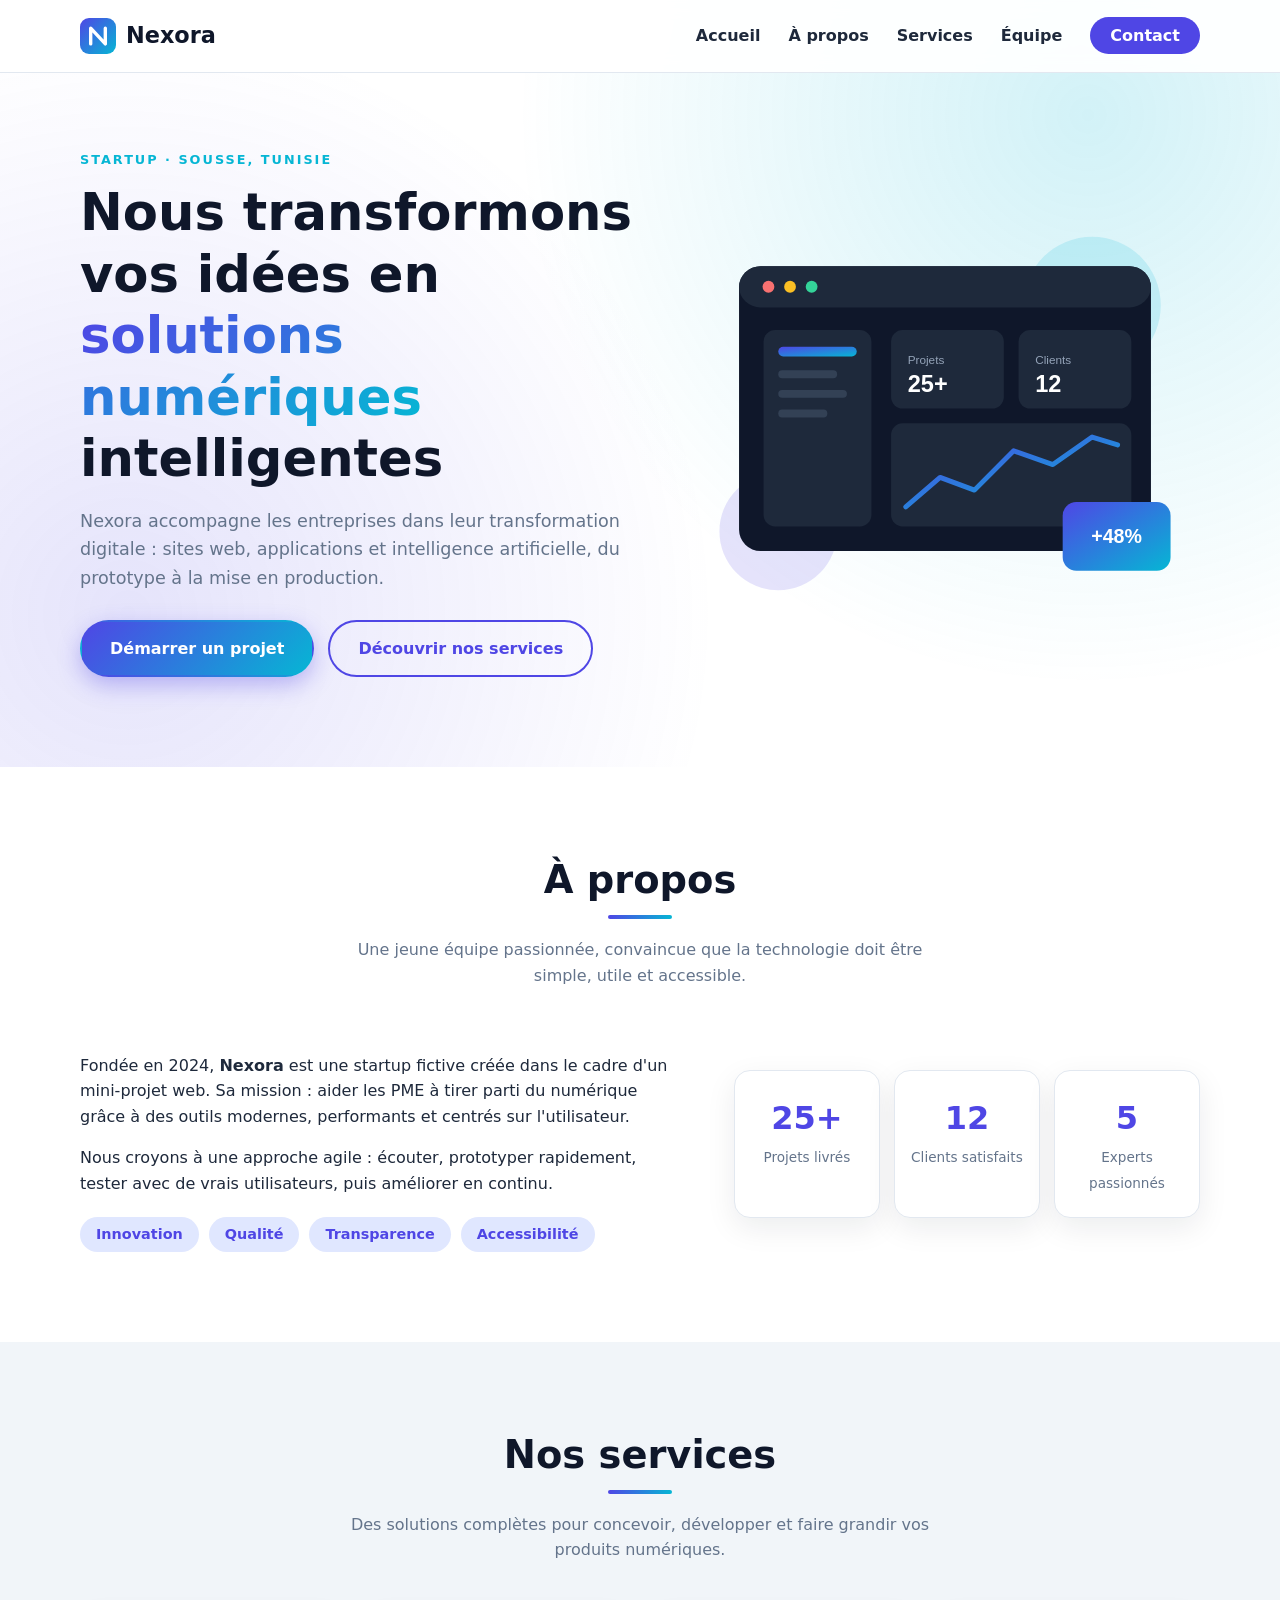
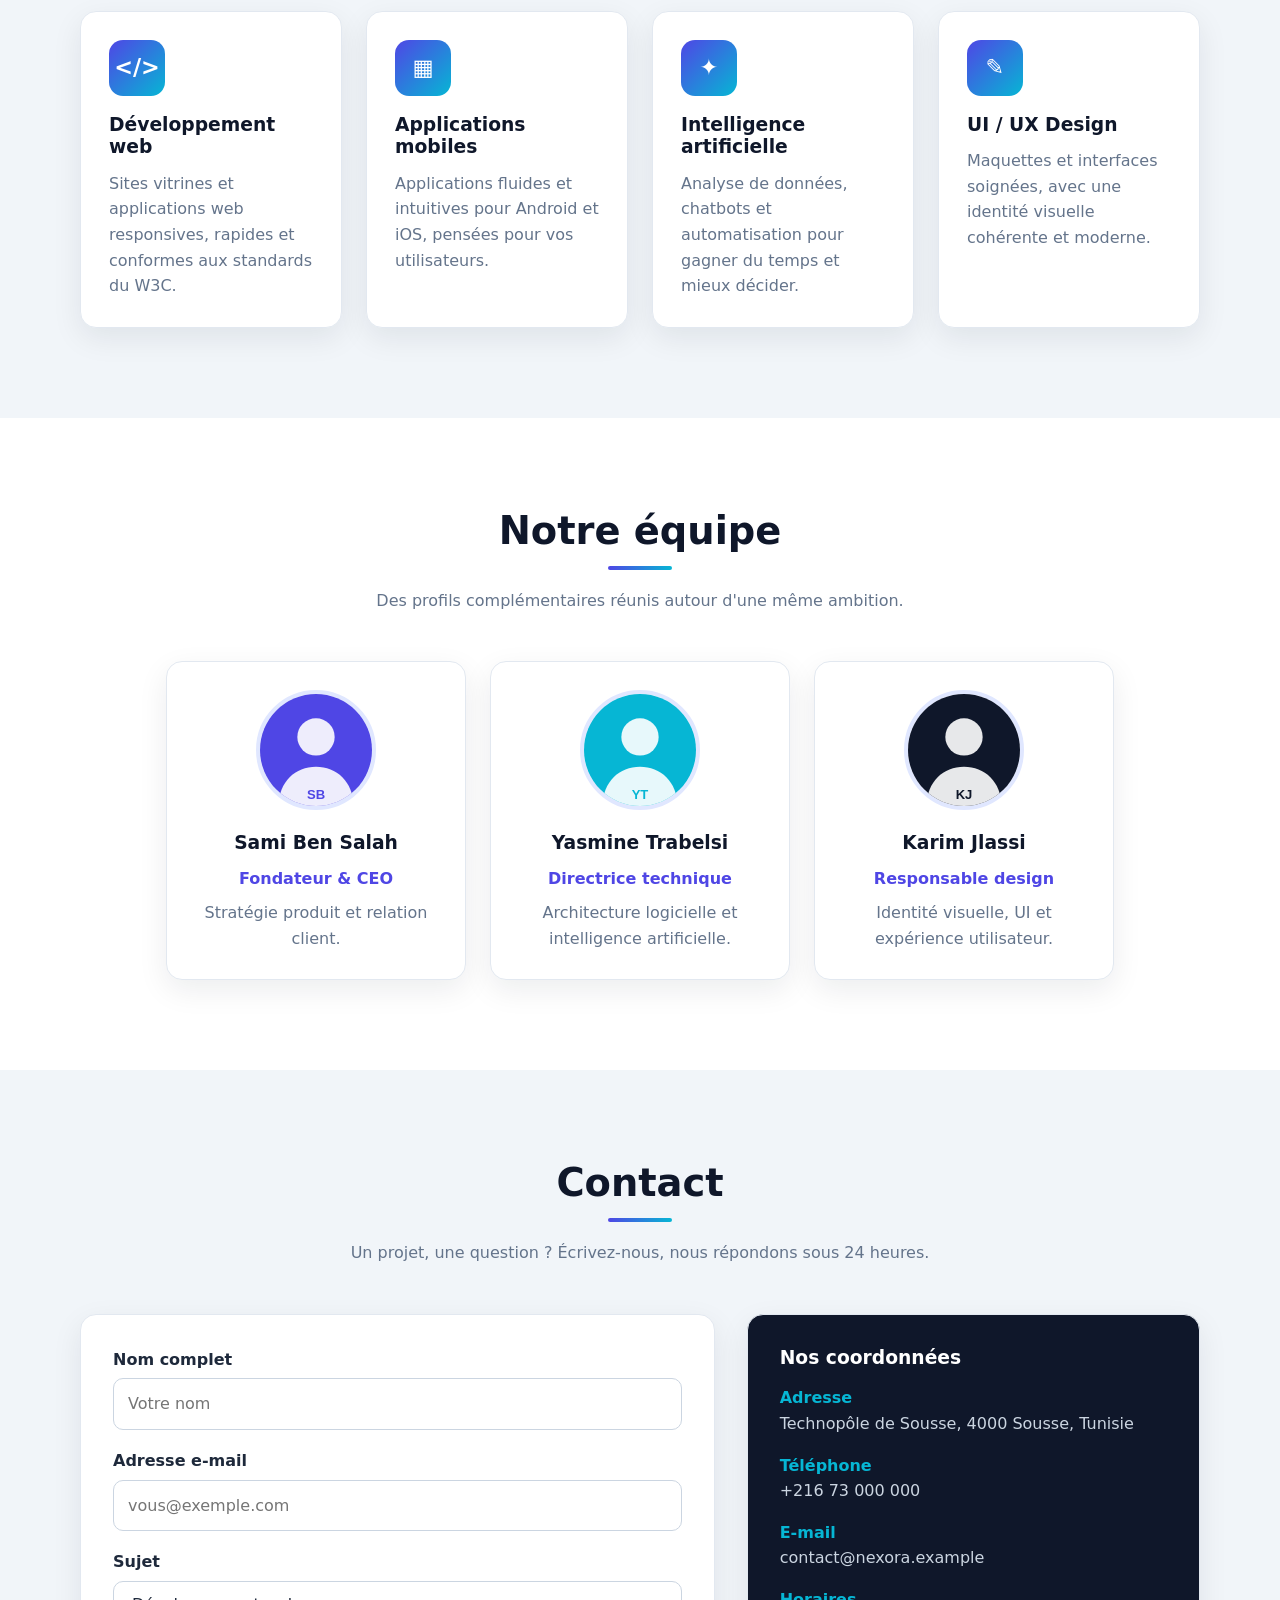
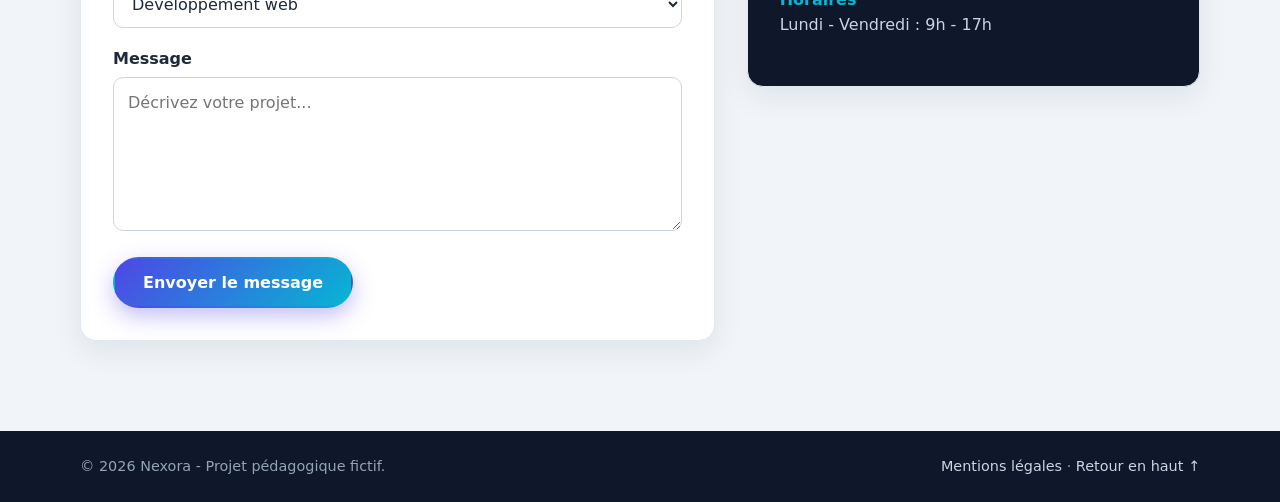
==== index.html @ 1179774e "feat: initial commit with semantic HTML5, CSS3, and responsive layout" ====
<!DOCTYPE html>
<html lang="fr">
<head>
  <meta charset="utf-8">
  <meta name="viewport" content="width=device-width, initial-scale=1">
  <meta name="description" content="Nexora, startup tunisienne de solutions numériques intelligentes : développement web, applications mobiles, IA et conseil.">
  <title>Nexora - Startup de solutions numériques</title>
  <link rel="icon" href="images/logo.svg" type="image/svg+xml">
  <link rel="stylesheet" href="style.css">
</head>
<body>

  <header class="site-header">
    <div class="container bar">
      <a class="logo" href="#accueil">
        <img src="images/logo.svg" alt="" width="36" height="36">
        <span>Nexora</span>
      </a>
      <input type="checkbox" id="menu-toggle" class="menu-toggle" aria-label="Afficher le menu">
      <label for="menu-toggle" class="burger" title="Menu"><span></span></label>
      <nav class="main-nav" aria-label="Navigation principale">
        <ul>
          <li><a href="#accueil">Accueil</a></li>
          <li><a href="#apropos">À propos</a></li>
          <li><a href="#services">Services</a></li>
          <li><a href="#equipe">Équipe</a></li>
          <li><a class="btn-nav" href="#contact">Contact</a></li>
        </ul>
      </nav>
    </div>
  </header>

  <main>

    <section id="accueil" class="hero">
      <div class="container hero-grid">
        <div class="hero-text">
          <p class="eyebrow">Startup · Sousse, Tunisie</p>
          <h1>Nous transformons vos idées en <span class="accent">solutions numériques</span> intelligentes</h1>
          <p class="lead">Nexora accompagne les entreprises dans leur transformation digitale : sites web, applications et intelligence artificielle, du prototype à la mise en production.</p>
          <div class="actions">
            <a class="btn btn-primary" href="#contact">Démarrer un projet</a>
            <a class="btn btn-ghost" href="#services">Découvrir nos services</a>
          </div>
        </div>
        <div class="hero-visual">
          <img src="images/hero.svg" alt="Illustration d'un tableau de bord analytique" width="520" height="400">
        </div>
      </div>
    </section>

    <section id="apropos" class="section" aria-labelledby="titre-apropos">
      <div class="container">
        <h2 id="titre-apropos" class="section-title">À propos</h2>
        <p class="section-intro">Une jeune équipe passionnée, convaincue que la technologie doit être simple, utile et accessible.</p>
        <div class="about-grid">
          <div class="about-text">
            <p>Fondée en 2024, <strong>Nexora</strong> est une startup fictive créée dans le cadre d'un mini-projet web. Sa mission : aider les PME à tirer parti du numérique grâce à des outils modernes, performants et centrés sur l'utilisateur.</p>
            <p>Nous croyons à une approche agile : écouter, prototyper rapidement, tester avec de vrais utilisateurs, puis améliorer en continu.</p>
            <ul class="values">
              <li>Innovation</li>
              <li>Qualité</li>
              <li>Transparence</li>
              <li>Accessibilité</li>
            </ul>
          </div>
          <div class="stats">
            <div class="stat"><strong>25+</strong><span>Projets livrés</span></div>
            <div class="stat"><strong>12</strong><span>Clients satisfaits</span></div>
            <div class="stat"><strong>5</strong><span>Experts passionnés</span></div>
          </div>
        </div>
      </div>
    </section>

    <section id="services" class="section section-alt" aria-labelledby="titre-services">
      <div class="container">
        <h2 id="titre-services" class="section-title">Nos services</h2>
        <p class="section-intro">Des solutions complètes pour concevoir, développer et faire grandir vos produits numériques.</p>
        <div class="cards">
          <article class="card">
            <div class="icon" aria-hidden="true">&lt;/&gt;</div>
            <h3>Développement web</h3>
            <p>Sites vitrines et applications web responsives, rapides et conformes aux standards du W3C.</p>
          </article>
          <article class="card">
            <div class="icon" aria-hidden="true">&#9638;</div>
            <h3>Applications mobiles</h3>
            <p>Applications fluides et intuitives pour Android et iOS, pensées pour vos utilisateurs.</p>
          </article>
          <article class="card">
            <div class="icon" aria-hidden="true">&#10022;</div>
            <h3>Intelligence artificielle</h3>
            <p>Analyse de données, chatbots et automatisation pour gagner du temps et mieux décider.</p>
          </article>
          <article class="card">
            <div class="icon" aria-hidden="true">&#9998;</div>
            <h3>UI / UX Design</h3>
            <p>Maquettes et interfaces soignées, avec une identité visuelle cohérente et moderne.</p>
          </article>
        </div>
      </div>
    </section>

    <section id="equipe" class="section" aria-labelledby="titre-equipe">
      <div class="container">
        <h2 id="titre-equipe" class="section-title">Notre équipe</h2>
        <p class="section-intro">Des profils complémentaires réunis autour d'une même ambition.</p>
        <div class="cards team">
          <article class="card member">
            <img src="images/membre1.svg" alt="Portrait de Sami Ben Salah" width="120" height="120">
            <h3>Sami Ben Salah</h3>
            <p class="role">Fondateur &amp; CEO</p>
            <p>Stratégie produit et relation client.</p>
          </article>
          <article class="card member">
            <img src="images/membre2.svg" alt="Portrait de Yasmine Trabelsi" width="120" height="120">
            <h3>Yasmine Trabelsi</h3>
            <p class="role">Directrice technique</p>
            <p>Architecture logicielle et intelligence artificielle.</p>
          </article>
          <article class="card member">
            <img src="images/membre3.svg" alt="Portrait de Karim Jlassi" width="120" height="120">
            <h3>Karim Jlassi</h3>
            <p class="role">Responsable design</p>
            <p>Identité visuelle, UI et expérience utilisateur.</p>
          </article>
        </div>
      </div>
    </section>

    <section id="contact" class="section section-alt" aria-labelledby="titre-contact">
      <div class="container">
        <h2 id="titre-contact" class="section-title">Contact</h2>
        <p class="section-intro">Un projet, une question ? Écrivez-nous, nous répondons sous 24 heures.</p>
        <div class="contact-grid">
          <form class="contact-form" action="#" method="post">
            <div class="field">
              <label for="nom">Nom complet</label>
              <input type="text" id="nom" name="nom" placeholder="Votre nom" required>
            </div>
            <div class="field">
              <label for="email">Adresse e-mail</label>
              <input type="email" id="email" name="email" placeholder="vous@exemple.com" required>
            </div>
            <div class="field">
              <label for="sujet">Sujet</label>
              <select id="sujet" name="sujet">
                <option value="web">Développement web</option>
                <option value="mobile">Application mobile</option>
                <option value="ia">Intelligence artificielle</option>
                <option value="autre">Autre demande</option>
              </select>
            </div>
            <div class="field">
              <label for="message">Message</label>
              <textarea id="message" name="message" rows="5" placeholder="Décrivez votre projet..." required></textarea>
            </div>
            <button type="submit" class="btn btn-primary">Envoyer le message</button>
          </form>
          <aside class="coords" aria-label="Coordonnées">
            <h3>Nos coordonnées</h3>
            <p><strong>Adresse</strong><br>Technopôle de Sousse, 4000 Sousse, Tunisie</p>
            <p><strong>Téléphone</strong><br>+216 73 000 000</p>
            <p><strong>E-mail</strong><br>contact@nexora.example</p>
            <p><strong>Horaires</strong><br>Lundi - Vendredi : 9h - 17h</p>
          </aside>
        </div>
      </div>
    </section>

  </main>

  <footer class="site-footer">
    <div class="container foot">
      <p>&copy; 2026 Nexora - Projet pédagogique fictif.</p>
      <p><a href="pages/mentions-legales.html">Mentions légales</a> · <a href="#accueil">Retour en haut ↑</a></p>
    </div>
  </footer>

</body>
</html>
---- style.css ----
/* ===== Charte graphique ===== */
:root {
  --bleu-nuit: #0f172a;
  --indigo: #4f46e5;
  --cyan: #06b6d4;
  --texte: #1e293b;
  --gris: #64748b;
  --fond: #ffffff;
  --fond-alt: #f1f5f9;
  --bordure: #e2e8f0;
  --rayon: 16px;
  --ombre: 0 10px 30px rgba(15, 23, 42, 0.08);
}

/* ===== Base ===== */
* { box-sizing: border-box; }
html { scroll-behavior: smooth; scroll-padding-top: 80px; }
body {
  margin: 0;
  font-family: "Segoe UI", system-ui, -apple-system, Roboto, Arial, sans-serif;
  color: var(--texte);
  background: var(--fond);
  line-height: 1.6;
}
img { max-width: 100%; height: auto; }
a { color: var(--indigo); text-decoration: none; }
h1, h2, h3 { line-height: 1.2; color: var(--bleu-nuit); margin: 0 0 12px; }
.container { width: min(1120px, 92%); margin: 0 auto; }

/* ===== Header fixe + navigation ===== */
.site-header {
  position: fixed; top: 0; left: 0; right: 0; z-index: 100;
  background: rgba(255, 255, 255, 0.92);
  backdrop-filter: blur(8px);
  border-bottom: 1px solid var(--bordure);
}
.bar { display: flex; align-items: center; justify-content: space-between; height: 72px; }
.logo { display: flex; align-items: center; gap: 10px; font-size: 1.4rem; font-weight: 800; color: var(--bleu-nuit); }
.main-nav ul { display: flex; align-items: center; gap: 28px; list-style: none; margin: 0; padding: 0; }
.main-nav a { color: var(--texte); font-weight: 600; position: relative; transition: color 0.3s; }
.main-nav a:not(.btn-nav)::after {
  content: ""; position: absolute; left: 0; bottom: -4px; width: 0; height: 2px;
  background: var(--indigo); transition: width 0.3s;
}
.main-nav a:not(.btn-nav):hover { color: var(--indigo); }
.main-nav a:not(.btn-nav):hover::after { width: 100%; }
.btn-nav { background: var(--indigo); color: #fff !important; padding: 9px 20px; border-radius: 999px; transition: transform 0.3s, background 0.3s; }
.btn-nav:hover { background: #4338ca; transform: translateY(-2px); }

.menu-toggle { position: absolute; opacity: 0; pointer-events: none; }
.burger { display: none; width: 44px; height: 44px; cursor: pointer; align-items: center; justify-content: center; }
.burger span, .burger span::before, .burger span::after {
  display: block; width: 24px; height: 3px; background: var(--bleu-nuit); border-radius: 2px;
  position: relative; transition: transform 0.3s, background 0.3s;
}
.burger span::before, .burger span::after { content: ""; position: absolute; left: 0; }
.burger span::before { top: -8px; }
.burger span::after { top: 8px; }
.menu-toggle:checked + .burger span { background: transparent; }
.menu-toggle:checked + .burger span::before { transform: translateY(8px) rotate(45deg); }
.menu-toggle:checked + .burger span::after { transform: translateY(-8px) rotate(-45deg); }

/* ===== Boutons ===== */
.btn {
  display: inline-block; padding: 14px 28px; border-radius: 999px; font-weight: 700;
  border: 2px solid transparent; cursor: pointer; font-size: 1rem; font-family: inherit;
  transition: transform 0.3s, box-shadow 0.3s, background 0.3s;
}
.btn:hover { transform: translateY(-3px); }
.btn-primary { background: linear-gradient(135deg, var(--indigo), var(--cyan)); color: #fff; box-shadow: 0 8px 22px rgba(79, 70, 229, 0.35); animation: pulse 2.6s infinite; }
.btn-ghost { border-color: var(--indigo); color: var(--indigo); background: transparent; }
.btn-ghost:hover { background: var(--indigo); color: #fff; }

/* ===== Hero ===== */
.hero {
  padding: 150px 0 90px;
  background: radial-gradient(circle at 85% 15%, rgba(6, 182, 212, 0.18), transparent 45%),
              radial-gradient(circle at 10% 80%, rgba(79, 70, 229, 0.15), transparent 45%),
              var(--fond);
}
.hero-grid { display: grid; grid-template-columns: 1.1fr 1fr; gap: 48px; align-items: center; }
.eyebrow { text-transform: uppercase; letter-spacing: 2px; font-size: 0.8rem; font-weight: 700; color: var(--cyan); margin: 0 0 12px; }
.hero h1 { font-size: clamp(2rem, 4.5vw, 3.2rem); }
.accent { background: linear-gradient(135deg, var(--indigo), var(--cyan)); -webkit-background-clip: text; background-clip: text; color: transparent; }
.lead { font-size: 1.1rem; color: var(--gris); max-width: 52ch; }
.actions { display: flex; flex-wrap: wrap; gap: 14px; margin-top: 28px; }
.hero-text > * { animation: slideUp 0.8s ease both; }
.hero-text > *:nth-child(2) { animation-delay: 0.1s; }
.hero-text > *:nth-child(3) { animation-delay: 0.2s; }
.hero-text > *:nth-child(4) { animation-delay: 0.3s; }
.hero-visual img { display: block; margin: 0 auto; animation: float 5s ease-in-out infinite; }

/* ===== Sections ===== */
.section { padding: 90px 0; }
.section-alt { background: var(--fond-alt); }
.section-title { font-size: clamp(1.8rem, 3vw, 2.4rem); text-align: center; position: relative; padding-bottom: 16px; }
.section-title::after {
  content: ""; position: absolute; left: 50%; bottom: 0; width: 64px; height: 4px; margin-left: -32px;
  border-radius: 2px; background: linear-gradient(90deg, var(--indigo), var(--cyan));
}
.section-intro { text-align: center; color: var(--gris); max-width: 60ch; margin: 18px auto 48px; }

/* ===== À propos ===== */
.about-grid { display: grid; grid-template-columns: 1.3fr 1fr; gap: 48px; align-items: center; }
.values { display: flex; flex-wrap: wrap; gap: 10px; list-style: none; padding: 0; margin: 20px 0 0; }
.values li { padding: 6px 16px; border-radius: 999px; background: #e0e7ff; color: var(--indigo); font-weight: 600; font-size: 0.9rem; }
.stats { display: grid; grid-template-columns: repeat(3, 1fr); gap: 14px; }
.stat { background: var(--fond); border: 1px solid var(--bordure); border-radius: var(--rayon); padding: 22px 10px; text-align: center; box-shadow: var(--ombre); transition: transform 0.3s; }
.stat:hover { transform: translateY(-6px); }
.stat strong { display: block; font-size: 2rem; color: var(--indigo); }
.stat span { font-size: 0.85rem; color: var(--gris); }

/* ===== Cartes (services, équipe) ===== */
.cards { display: grid; grid-template-columns: repeat(auto-fit, minmax(240px, 1fr)); gap: 24px; }
.card {
  background: var(--fond); border: 1px solid var(--bordure); border-radius: var(--rayon);
  padding: 28px; box-shadow: var(--ombre);
  transition: transform 0.35s, box-shadow 0.35s, border-color 0.35s;
  animation: fadeIn 0.8s ease both;
}
.card:hover { transform: translateY(-8px); border-color: var(--indigo); box-shadow: 0 18px 40px rgba(79, 70, 229, 0.18); }
.card:nth-child(2) { animation-delay: 0.1s; }
.card:nth-child(3) { animation-delay: 0.2s; }
.card:nth-child(4) { animation-delay: 0.3s; }
.icon {
  width: 56px; height: 56px; border-radius: 14px; display: flex; align-items: center; justify-content: center;
  font-size: 1.4rem; font-weight: 700; color: #fff; margin-bottom: 18px;
  background: linear-gradient(135deg, var(--indigo), var(--cyan));
  transition: transform 0.4s;
}
.card:hover .icon { transform: rotate(-8deg) scale(1.1); }
.card p { color: var(--gris); margin: 0; }
.team { grid-template-columns: repeat(auto-fit, minmax(240px, 300px)); justify-content: center; }
.member { text-align: center; }
.member img { border-radius: 50%; border: 4px solid #e0e7ff; margin-bottom: 14px; }
.role { color: var(--indigo) !important; font-weight: 700; margin-bottom: 8px !important; }

/* ===== Contact ===== */
.contact-grid { display: grid; grid-template-columns: 1.4fr 1fr; gap: 32px; align-items: start; }
.contact-form, .coords { background: var(--fond); border: 1px solid var(--bordure); border-radius: var(--rayon); padding: 32px; box-shadow: var(--ombre); }
.field { margin-bottom: 18px; }
.field label { display: block; font-weight: 600; margin-bottom: 6px; }
.field input, .field select, .field textarea {
  width: 100%; padding: 12px 14px; border: 1px solid #cbd5e1; border-radius: 10px;
  font: inherit; color: var(--texte); background: #fff; transition: border-color 0.3s, box-shadow 0.3s;
}
.field input:focus, .field select:focus, .field textarea:focus {
  outline: none; border-color: var(--indigo); box-shadow: 0 0 0 4px rgba(79, 70, 229, 0.15);
}
.field textarea { resize: vertical; }
.coords { background: var(--bleu-nuit); color: #cbd5e1; }
.coords h3 { color: #fff; }
.coords strong { color: var(--cyan); }

/* ===== Footer ===== */
.site-footer { background: var(--bleu-nuit); color: #94a3b8; padding: 24px 0; font-size: 0.9rem; }
.site-footer a { color: #cbd5e1; }
.foot { display: flex; flex-wrap: wrap; justify-content: space-between; gap: 8px; }
.foot p { margin: 0; }

/* ===== Page mentions légales ===== */
.legal { padding-top: 130px; min-height: 70vh; }
.legal h2 { margin-top: 28px; font-size: 1.3rem; }

/* ===== Animations CSS ===== */
@keyframes slideUp { from { opacity: 0; transform: translateY(30px); } to { opacity: 1; transform: translateY(0); } }
@keyframes fadeIn { from { opacity: 0; transform: translateY(20px); } to { opacity: 1; transform: translateY(0); } }
@keyframes float { 0%, 100% { transform: translateY(0); } 50% { transform: translateY(-14px); } }
@keyframes pulse {
  0%, 100% { box-shadow: 0 8px 22px rgba(79, 70, 229, 0.35); }
  50% { box-shadow: 0 8px 34px rgba(6, 182, 212, 0.55); }
}
@media (prefers-reduced-motion: reduce) {
  * { animation: none !important; transition: none !important; }
  html { scroll-behavior: auto; }
}

/* ===== Responsive : tablette ===== */
@media (max-width: 900px) {
  .hero { padding-top: 120px; }
  .hero-grid, .about-grid, .contact-grid { grid-template-columns: 1fr; }
  .hero-visual { order: -1; }
  .hero-visual img { max-width: 360px; }
  .section { padding: 64px 0; }
}

/* ===== Responsive : mobile ===== */
@media (max-width: 700px) {
  .burger { display: flex; }
  .main-nav:not(.always) {
    display: none; position: absolute; top: 72px; left: 0; right: 0;
    background: #fff; border-bottom: 1px solid var(--bordure); padding: 16px 4%;
  }
  .menu-toggle:checked ~ .main-nav { display: block; animation: fadeIn 0.3s ease; }
  .main-nav:not(.always) ul { flex-direction: column; align-items: flex-start; gap: 16px; }
  .stats { grid-template-columns: 1fr; }
  .contact-form, .coords { padding: 22px; }
  .foot { flex-direction: column; text-align: center; }
}
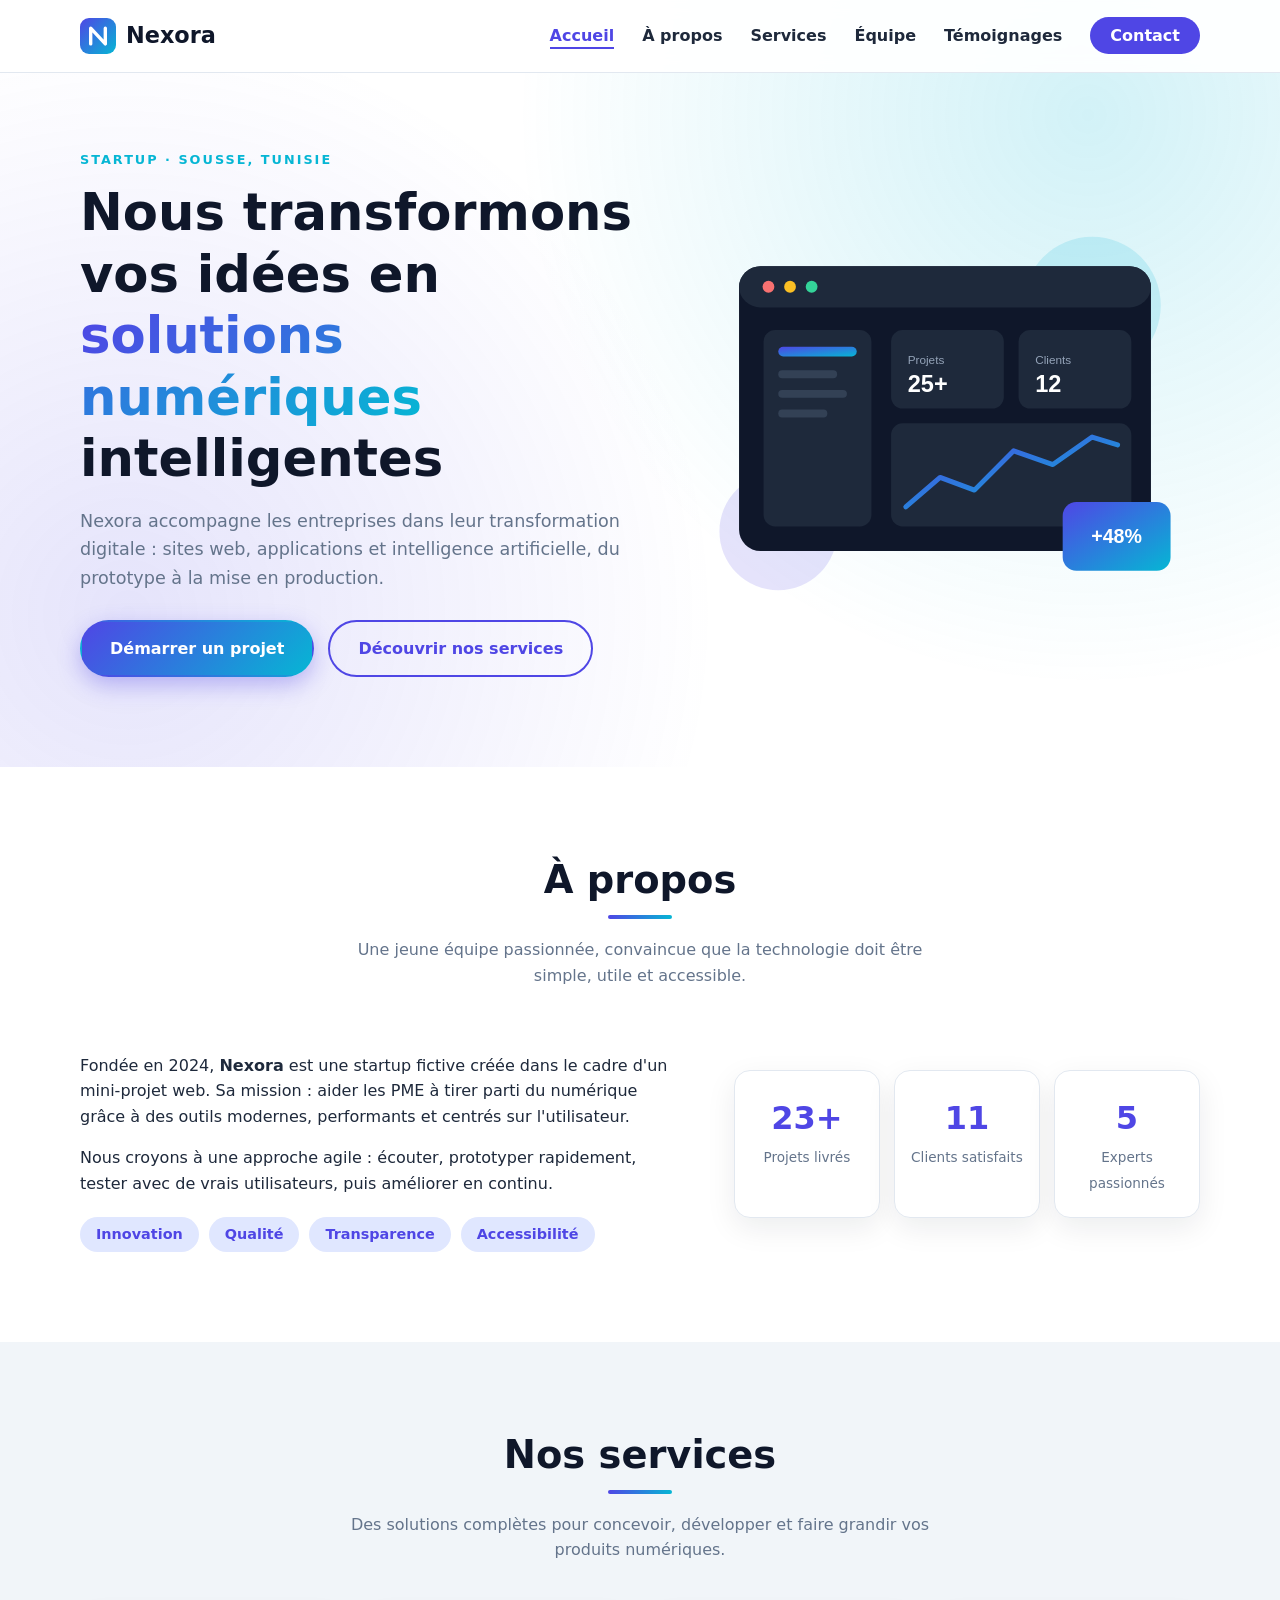
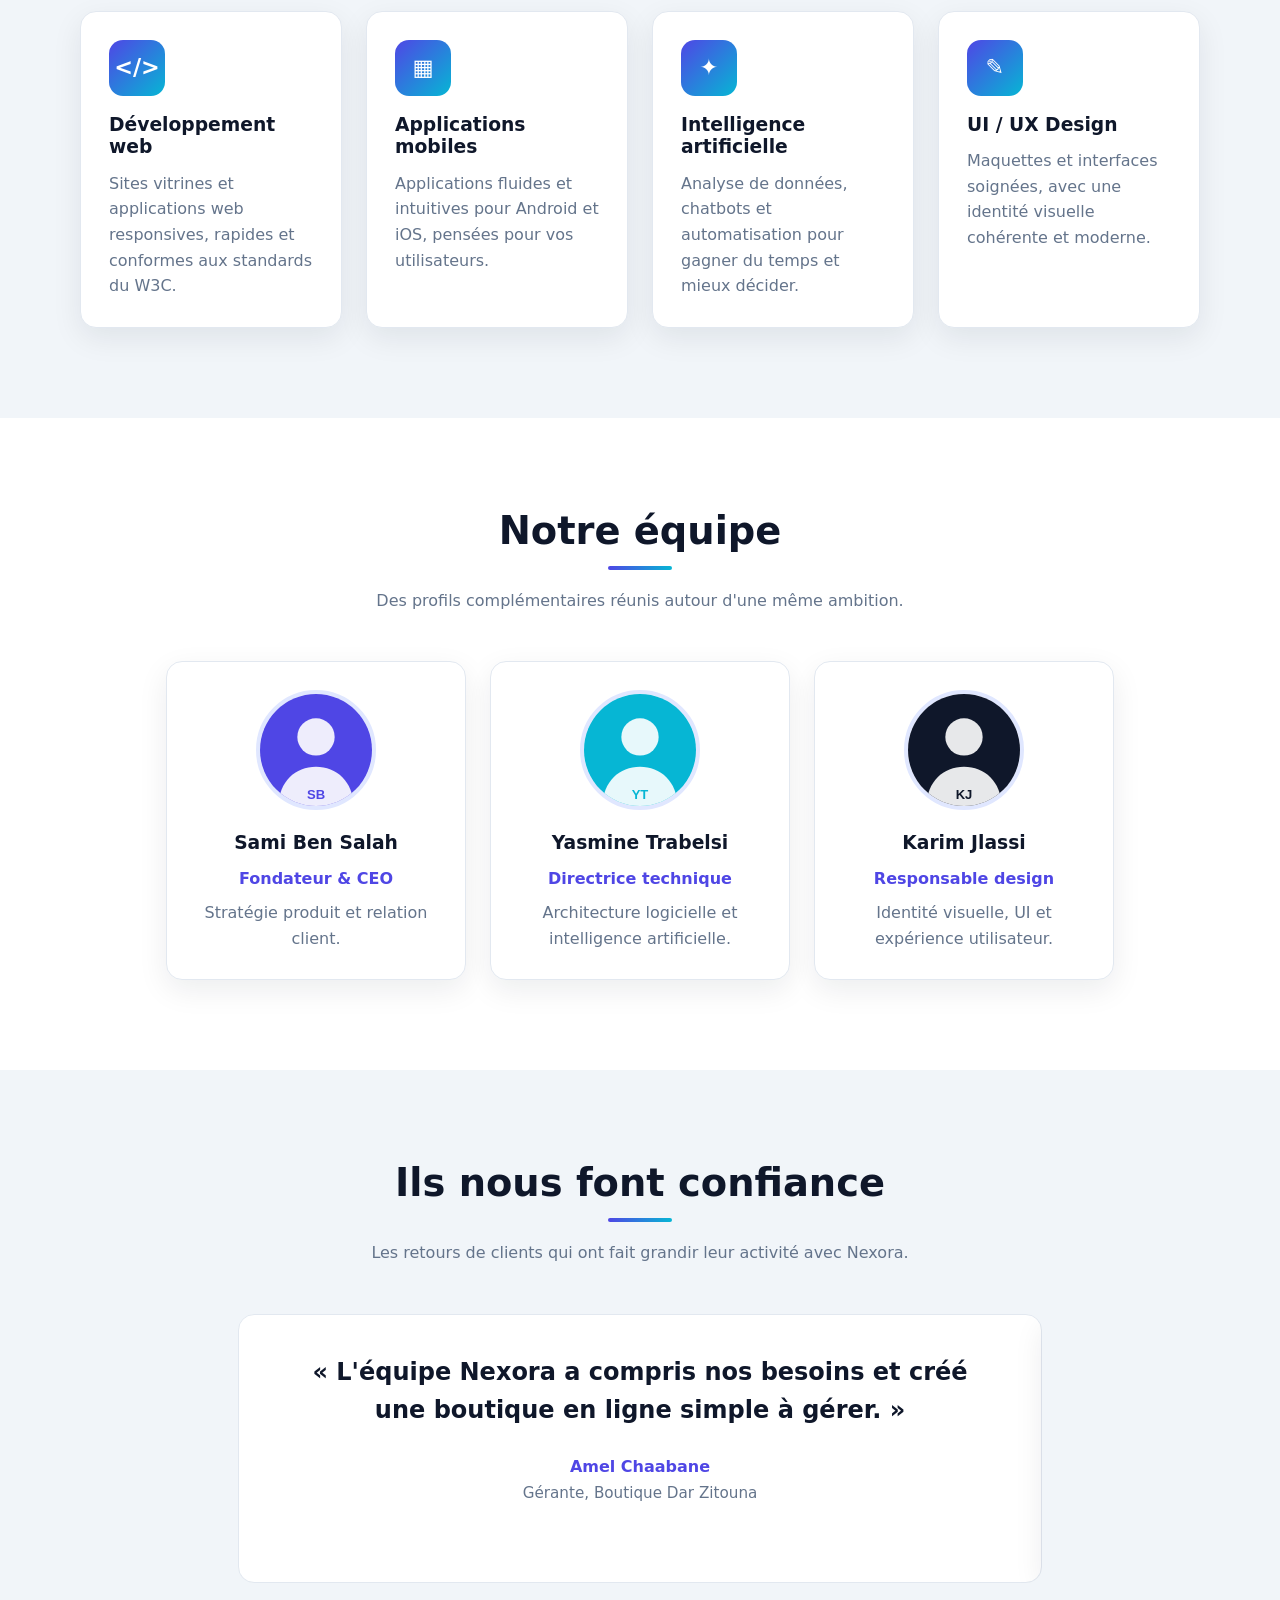
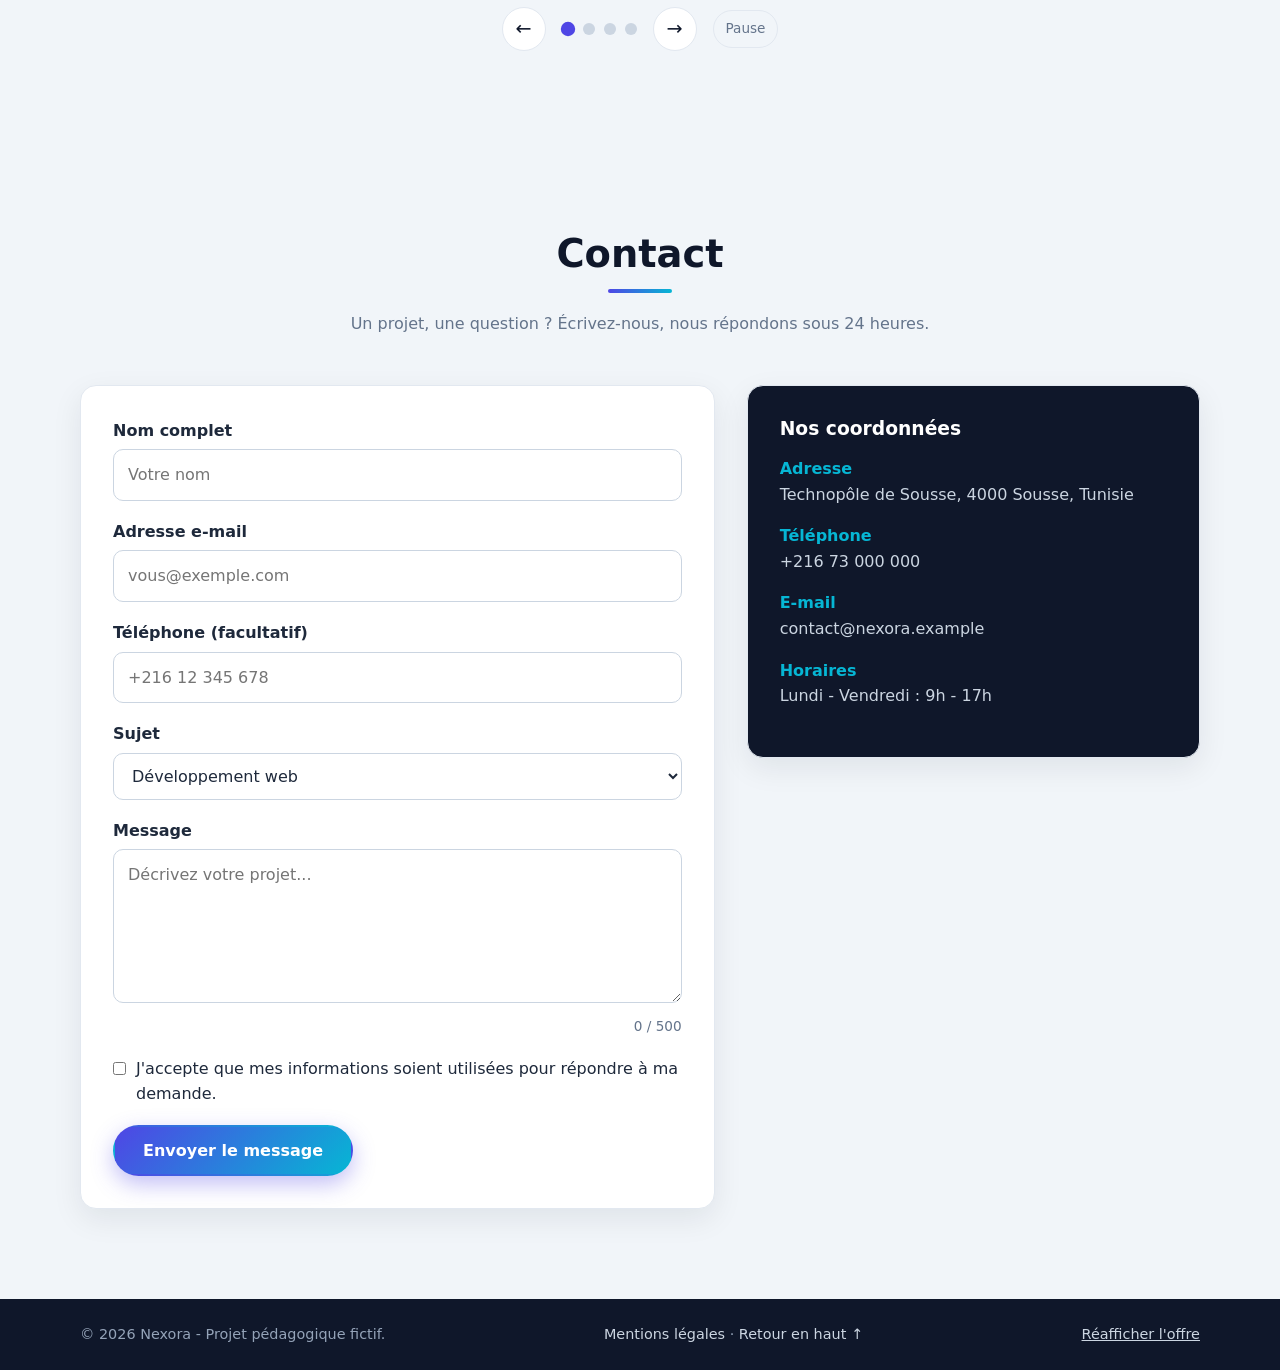
==== commit 8f286df8: "feat(js): implement modular JS architecture, SEO metadata, and WAI-ARIA enhancements" ====
--- a/index.html
+++ b/index.html
@@ -4,11 +4,35 @@
   <meta charset="utf-8">
   <meta name="viewport" content="width=device-width, initial-scale=1">
   <meta name="description" content="Nexora, startup tunisienne de solutions numériques intelligentes : développement web, applications mobiles, IA et conseil.">
+  <meta property="og:title" content="Nexora - Startup de solutions numériques">
+  <meta property="og:description" content="Nexora accompagne les entreprises dans leur transformation digitale à Sousse, Tunisie.">
+  <meta property="og:image" content="https://nerminekouki1.github.io/nexora-landing-page/images/hero.svg">
+  <meta property="og:type" content="website">
+  <link rel="canonical" href="https://nerminekouki1.github.io/nexora-landing-page/">
   <title>Nexora - Startup de solutions numériques</title>
   <link rel="icon" href="images/logo.svg" type="image/svg+xml">
   <link rel="stylesheet" href="style.css">
+  <script>document.documentElement.classList.add('js');</script>
+  <script type="application/ld+json">
+  {
+    "@context": "https://schema.org",
+    "@type": "Organization",
+    "name": "Nexora",
+    "description": "Startup fictive de solutions numériques à Sousse, Tunisie.",
+    "address": {
+      "@type": "PostalAddress",
+      "streetAddress": "Technopôle de Sousse",
+      "postalCode": "4000",
+      "addressLocality": "Sousse",
+      "addressCountry": "TN"
+    },
+    "email": "contact@nexora.example",
+    "telephone": "+216 73 000 000"
+  }
+  </script>
 </head>
 <body>
+  <a href="#contenu-principal" class="skip-link">Aller au contenu principal</a>
 
   <header class="site-header">
     <div class="container bar">
@@ -16,40 +40,40 @@
         <img src="images/logo.svg" alt="" width="36" height="36">
         <span>Nexora</span>
       </a>
-      <input type="checkbox" id="menu-toggle" class="menu-toggle" aria-label="Afficher le menu">
+      <input type="checkbox" id="menu-toggle" class="menu-toggle" aria-label="Afficher le menu" aria-controls="main-menu">
       <label for="menu-toggle" class="burger" title="Menu"><span></span></label>
-      <nav class="main-nav" aria-label="Navigation principale">
+      <nav id="main-menu" class="main-nav" aria-label="Navigation principale">
         <ul>
           <li><a href="#accueil">Accueil</a></li>
           <li><a href="#apropos">À propos</a></li>
           <li><a href="#services">Services</a></li>
           <li><a href="#equipe">Équipe</a></li>
+          <li><a href="#temoignages">Témoignages</a></li>
           <li><a class="btn-nav" href="#contact">Contact</a></li>
         </ul>
       </nav>
     </div>
   </header>
 
-  <main>
-
-    <section id="accueil" class="hero">
+  <main id="contenu-principal">
+    <section id="accueil" class="hero" aria-labelledby="titre-accueil">
       <div class="container hero-grid">
         <div class="hero-text">
           <p class="eyebrow">Startup · Sousse, Tunisie</p>
-          <h1>Nous transformons vos idées en <span class="accent">solutions numériques</span> intelligentes</h1>
+          <h1 id="titre-accueil">Nous transformons vos idées en <span class="accent">solutions numériques</span> intelligentes</h1>
           <p class="lead">Nexora accompagne les entreprises dans leur transformation digitale : sites web, applications et intelligence artificielle, du prototype à la mise en production.</p>
           <div class="actions">
             <a class="btn btn-primary" href="#contact">Démarrer un projet</a>
             <a class="btn btn-ghost" href="#services">Découvrir nos services</a>
           </div>
         </div>
-        <div class="hero-visual">
+        <div class="hero-visual" data-reveal>
           <img src="images/hero.svg" alt="Illustration d'un tableau de bord analytique" width="520" height="400">
         </div>
       </div>
     </section>
 
-    <section id="apropos" class="section" aria-labelledby="titre-apropos">
+    <section id="apropos" class="section" aria-labelledby="titre-apropos" data-reveal>
       <div class="container">
         <h2 id="titre-apropos" class="section-title">À propos</h2>
         <p class="section-intro">Une jeune équipe passionnée, convaincue que la technologie doit être simple, utile et accessible.</p>
@@ -64,36 +88,36 @@
               <li>Accessibilité</li>
             </ul>
           </div>
-          <div class="stats">
-            <div class="stat"><strong>25+</strong><span>Projets livrés</span></div>
-            <div class="stat"><strong>12</strong><span>Clients satisfaits</span></div>
-            <div class="stat"><strong>5</strong><span>Experts passionnés</span></div>
-          </div>
-        </div>
-      </div>
-    </section>
-
-    <section id="services" class="section section-alt" aria-labelledby="titre-services">
+          <div class="stats" aria-label="Chiffres clés">
+            <div class="stat"><strong data-count="25" data-suffix="+">25+</strong><span>Projets livrés</span></div>
+            <div class="stat"><strong data-count="12">12</strong><span>Clients satisfaits</span></div>
+            <div class="stat"><strong data-count="5">5</strong><span>Experts passionnés</span></div>
+          </div>
+        </div>
+      </div>
+    </section>
+
+    <section id="services" class="section section-alt" aria-labelledby="titre-services" data-reveal>
       <div class="container">
         <h2 id="titre-services" class="section-title">Nos services</h2>
         <p class="section-intro">Des solutions complètes pour concevoir, développer et faire grandir vos produits numériques.</p>
         <div class="cards">
-          <article class="card">
+          <article class="card" data-reveal>
             <div class="icon" aria-hidden="true">&lt;/&gt;</div>
             <h3>Développement web</h3>
             <p>Sites vitrines et applications web responsives, rapides et conformes aux standards du W3C.</p>
           </article>
-          <article class="card">
+          <article class="card" data-reveal>
             <div class="icon" aria-hidden="true">&#9638;</div>
             <h3>Applications mobiles</h3>
             <p>Applications fluides et intuitives pour Android et iOS, pensées pour vos utilisateurs.</p>
           </article>
-          <article class="card">
+          <article class="card" data-reveal>
             <div class="icon" aria-hidden="true">&#10022;</div>
             <h3>Intelligence artificielle</h3>
             <p>Analyse de données, chatbots et automatisation pour gagner du temps et mieux décider.</p>
           </article>
-          <article class="card">
+          <article class="card" data-reveal>
             <div class="icon" aria-hidden="true">&#9998;</div>
             <h3>UI / UX Design</h3>
             <p>Maquettes et interfaces soignées, avec une identité visuelle cohérente et moderne.</p>
@@ -102,24 +126,24 @@
       </div>
     </section>
 
-    <section id="equipe" class="section" aria-labelledby="titre-equipe">
+    <section id="equipe" class="section" aria-labelledby="titre-equipe" data-reveal>
       <div class="container">
         <h2 id="titre-equipe" class="section-title">Notre équipe</h2>
         <p class="section-intro">Des profils complémentaires réunis autour d'une même ambition.</p>
         <div class="cards team">
-          <article class="card member">
+          <article class="card member" data-reveal>
             <img src="images/membre1.svg" alt="Portrait de Sami Ben Salah" width="120" height="120">
             <h3>Sami Ben Salah</h3>
             <p class="role">Fondateur &amp; CEO</p>
             <p>Stratégie produit et relation client.</p>
           </article>
-          <article class="card member">
+          <article class="card member" data-reveal>
             <img src="images/membre2.svg" alt="Portrait de Yasmine Trabelsi" width="120" height="120">
             <h3>Yasmine Trabelsi</h3>
             <p class="role">Directrice technique</p>
             <p>Architecture logicielle et intelligence artificielle.</p>
           </article>
-          <article class="card member">
+          <article class="card member" data-reveal>
             <img src="images/membre3.svg" alt="Portrait de Karim Jlassi" width="120" height="120">
             <h3>Karim Jlassi</h3>
             <p class="role">Responsable design</p>
@@ -129,7 +153,43 @@
       </div>
     </section>
 
-    <section id="contact" class="section section-alt" aria-labelledby="titre-contact">
+    <section id="temoignages" class="section temoignages section-alt" aria-roledescription="carrousel" aria-label="Témoignages clients" data-reveal>
+      <div class="container">
+        <h2 id="titre-temoignages" class="section-title">Ils nous font confiance</h2>
+        <p class="section-intro">Les retours de clients qui ont fait grandir leur activité avec Nexora.</p>
+        <div class="carousel" role="group" aria-labelledby="titre-temoignages" tabindex="0">
+          <div class="carousel-viewport">
+            <div class="carousel-track">
+              <div class="testimonial" role="group" aria-roledescription="diapositive" aria-label="1 sur 4">
+                <blockquote>« L'équipe Nexora a compris nos besoins et créé une boutique en ligne simple à gérer. »</blockquote>
+                <p class="testimonial-author"><strong>Amel Chaabane</strong><span>Gérante, Boutique Dar Zitouna</span></p>
+              </div>
+              <div class="testimonial" role="group" aria-roledescription="diapositive" aria-label="2 sur 4">
+                <blockquote>« Notre nouvelle présence numérique nous permet de mieux présenter nos services et de gagner du temps. »</blockquote>
+                <p class="testimonial-author"><strong>Walid Ben Amor</strong><span>Directeur, Sousse Conseil</span></p>
+              </div>
+              <div class="testimonial" role="group" aria-roledescription="diapositive" aria-label="3 sur 4">
+                <blockquote>« Une collaboration fluide et une application mobile qui répond vraiment aux attentes de nos clients. »</blockquote>
+                <p class="testimonial-author"><strong>Rim Gharbi</strong><span>Fondatrice, Green Market</span></p>
+              </div>
+              <div class="testimonial" role="group" aria-roledescription="diapositive" aria-label="4 sur 4">
+                <blockquote>« Une équipe à l'écoute, des conseils concrets et un résultat soigné livré dans les délais. »</blockquote>
+                <p class="testimonial-author"><strong>Hatem Karray</strong><span>Responsable, Atelier K</span></p>
+              </div>
+            </div>
+          </div>
+          <div class="carousel-controls">
+            <button class="carousel-arrow carousel-prev" type="button" aria-label="Témoignage précédent">&#8592;</button>
+            <div class="carousel-dots" aria-label="Choisir un témoignage"></div>
+            <button class="carousel-arrow carousel-next" type="button" aria-label="Témoignage suivant">&#8594;</button>
+            <button class="btn-pause" type="button" aria-label="Mettre en pause le carrousel">Pause</button>
+          </div>
+          <p class="visually-hidden carousel-status" aria-live="polite" aria-atomic="true"></p>
+        </div>
+      </div>
+    </section>
+
+    <section id="contact" class="section section-alt" aria-labelledby="titre-contact" data-reveal>
       <div class="container">
         <h2 id="titre-contact" class="section-title">Contact</h2>
         <p class="section-intro">Un projet, une question ? Écrivez-nous, nous répondons sous 24 heures.</p>
@@ -137,11 +197,18 @@
           <form class="contact-form" action="#" method="post">
             <div class="field">
               <label for="nom">Nom complet</label>
-              <input type="text" id="nom" name="nom" placeholder="Votre nom" required>
+              <input type="text" id="nom" name="nom" placeholder="Votre nom" autocomplete="name" required minlength="3" aria-describedby="erreur-nom">
+              <p class="error-message" id="erreur-nom" aria-live="polite"></p>
             </div>
             <div class="field">
               <label for="email">Adresse e-mail</label>
-              <input type="email" id="email" name="email" placeholder="vous@exemple.com" required>
+              <input type="email" id="email" name="email" placeholder="vous@exemple.com" autocomplete="email" required aria-describedby="erreur-email">
+              <p class="error-message" id="erreur-email" aria-live="polite"></p>
+            </div>
+            <div class="field">
+              <label for="telephone">Téléphone <span>(facultatif)</span></label>
+              <input type="tel" id="telephone" name="telephone" placeholder="+216 12 345 678" autocomplete="tel" aria-describedby="erreur-telephone">
+              <p class="error-message" id="erreur-telephone" aria-live="polite"></p>
             </div>
             <div class="field">
               <label for="sujet">Sujet</label>
@@ -154,9 +221,17 @@
             </div>
             <div class="field">
               <label for="message">Message</label>
-              <textarea id="message" name="message" rows="5" placeholder="Décrivez votre projet..." required></textarea>
+              <textarea id="message" name="message" rows="5" placeholder="Décrivez votre projet..." required minlength="20" maxlength="500" aria-describedby="erreur-message compteur-message"></textarea>
+              <p class="error-message" id="erreur-message" aria-live="polite"></p>
+              <p class="character-counter" id="compteur-message" aria-live="polite">0 / 500</p>
+            </div>
+            <div class="field consent-field">
+              <input type="checkbox" id="consent" name="consent" required aria-describedby="erreur-consent">
+              <label for="consent">J'accepte que mes informations soient utilisées pour répondre à ma demande.</label>
+              <p class="error-message" id="erreur-consent" aria-live="polite"></p>
             </div>
             <button type="submit" class="btn btn-primary">Envoyer le message</button>
+            <p class="form-success" role="status" aria-live="polite" hidden></p>
           </form>
           <aside class="coords" aria-label="Coordonnées">
             <h3>Nos coordonnées</h3>
@@ -168,15 +243,27 @@
         </div>
       </div>
     </section>
-
   </main>
 
   <footer class="site-footer">
     <div class="container foot">
       <p>&copy; 2026 Nexora - Projet pédagogique fictif.</p>
       <p><a href="pages/mentions-legales.html">Mentions légales</a> · <a href="#accueil">Retour en haut ↑</a></p>
+      <button id="btn-reafficher-offre" class="link-btn" type="button">Réafficher l'offre</button>
     </div>
   </footer>
 
+  <dialog id="modal-offre" class="modal-offre" aria-labelledby="modal-titre">
+    <button class="modal-close" type="button" aria-label="Fermer la boîte de dialogue">&times;</button>
+    <p class="eyebrow">OFFRE DE LANCEMENT</p>
+    <h3 id="modal-titre">Audit numérique gratuit</h3>
+    <p>Faisons le point sur votre présence numérique et identifions ensemble des pistes concrètes pour votre projet.</p>
+    <div class="modal-actions">
+      <a class="btn btn-primary modal-reserve" href="#contact">Réserver mon audit</a>
+      <button class="btn btn-ghost modal-later" type="button">Plus tard</button>
+    </div>
+  </dialog>
+
+  <script type="module" src="js/main.js"></script>
 </body>
 </html>
--- a/style.css
+++ b/style.css
@@ -33,7 +33,9 @@
   background: rgba(255, 255, 255, 0.92);
   backdrop-filter: blur(8px);
   border-bottom: 1px solid var(--bordure);
-}
+  transition: transform 0.35s ease;
+}
+.site-header.is-hidden { transform: translateY(-100%); }
 .bar { display: flex; align-items: center; justify-content: space-between; height: 72px; }
 .logo { display: flex; align-items: center; gap: 10px; font-size: 1.4rem; font-weight: 800; color: var(--bleu-nuit); }
 .main-nav ul { display: flex; align-items: center; gap: 28px; list-style: none; margin: 0; padding: 0; }
@@ -197,3 +199,227 @@
   .contact-form, .coords { padding: 22px; }
   .foot { flex-direction: column; text-align: center; }
 }
+
+/* ===== Accessibilité et progressive enhancement ===== */
+.skip-link {
+  position: fixed;
+  top: 12px;
+  left: 12px;
+  z-index: 1000;
+  padding: 10px 16px;
+  color: #fff;
+  background: var(--bleu-nuit);
+  border-radius: 8px;
+  transform: translateY(-160%);
+  transition: transform 0.2s ease;
+}
+.skip-link:focus { transform: translateY(0); }
+.menu-toggle:focus-visible + .burger { outline: 3px solid var(--indigo); outline-offset: 3px; }
+.main-nav a.active:not(.btn-nav) { color: var(--indigo); }
+.main-nav a.active:not(.btn-nav)::after { width: 100%; }
+.visually-hidden {
+  position: absolute;
+  width: 1px;
+  height: 1px;
+  padding: 0;
+  margin: -1px;
+  overflow: hidden;
+  clip: rect(0, 0, 0, 0);
+  white-space: nowrap;
+  border: 0;
+}
+
+/* ===== Révélation au défilement ===== */
+html.js [data-reveal] {
+  opacity: 0;
+  transform: translateY(24px);
+  transition: opacity 0.6s ease, transform 0.6s ease;
+}
+html.js [data-reveal].is-visible { opacity: 1; transform: translateY(0); }
+.card[data-reveal] { animation: none; }
+
+/* ===== Carrousel de témoignages ===== */
+.carousel {
+  max-width: 820px;
+  margin: 0 auto;
+  padding: 0 8px;
+  outline-offset: 6px;
+}
+.carousel-viewport { overflow: hidden; border-radius: var(--rayon); }
+.carousel-track {
+  display: flex;
+  transition: transform 0.4s ease-in-out;
+  will-change: transform;
+}
+.testimonial {
+  flex: 0 0 100%;
+  min-width: 0;
+  padding: 38px clamp(22px, 6vw, 64px);
+  text-align: center;
+  background: var(--fond);
+  border: 1px solid var(--bordure);
+  border-radius: var(--rayon);
+  box-shadow: var(--ombre);
+}
+.testimonial blockquote {
+  margin: 0 auto 24px;
+  max-width: 60ch;
+  color: var(--bleu-nuit);
+  font-size: clamp(1.15rem, 2.4vw, 1.5rem);
+  font-weight: 600;
+}
+.testimonial-author { display: grid; gap: 2px; margin: 0; }
+.testimonial-author strong { color: var(--indigo); }
+.testimonial-author span { color: var(--gris); font-size: 0.95rem; }
+.carousel-controls {
+  display: flex;
+  align-items: center;
+  justify-content: center;
+  gap: 16px;
+  margin-top: 24px;
+}
+.carousel-arrow {
+  display: inline-grid;
+  width: 44px;
+  height: 44px;
+  place-items: center;
+  border: 1px solid var(--bordure);
+  border-radius: 50%;
+  color: var(--bleu-nuit);
+  background: #fff;
+  font: inherit;
+  font-size: 1.2rem;
+  cursor: pointer;
+  transition: color 0.2s, background 0.2s, border-color 0.2s;
+}
+.carousel-arrow:hover, .carousel-arrow:focus-visible {
+  color: #fff;
+  border-color: var(--indigo);
+  background: var(--indigo);
+}
+.carousel-dots { display: flex; align-items: center; gap: 9px; }
+.dot {
+  width: 12px;
+  height: 12px;
+  padding: 0;
+  border: 0;
+  border-radius: 50%;
+  background: #cbd5e1;
+  cursor: pointer;
+}
+.dot[aria-current="true"] { background: var(--indigo); transform: scale(1.2); }
+.btn-pause {
+  padding: 7px 12px;
+  border: 1px solid var(--bordure);
+  border-radius: 999px;
+  color: var(--gris);
+  background: transparent;
+  font: inherit;
+  font-size: 0.85rem;
+  cursor: pointer;
+}
+.btn-pause:hover, .btn-pause:focus-visible { color: var(--indigo); border-color: var(--indigo); }
+html:not(.js) .carousel-viewport { overflow: visible; }
+html:not(.js) .carousel-track { display: grid; gap: 16px; }
+html:not(.js) .carousel-controls { display: none; }
+html:not(.js) .testimonial { min-height: 100%; }
+
+/* ===== Validation accessible du formulaire ===== */
+.field [aria-invalid="true"] { border-color: #dc2626; }
+.field [aria-invalid="true"]:focus {
+  border-color: #dc2626;
+  box-shadow: 0 0 0 4px rgba(220, 38, 38, 0.15);
+}
+.error-message { min-height: 0; margin: 4px 0 0; color: #b91c1c; font-size: 0.875rem; }
+.error-message:empty { display: none; }
+.character-counter { margin: 5px 0 0; color: var(--gris); text-align: right; font-size: 0.85rem; }
+.consent-field {
+  display: grid;
+  grid-template-columns: auto 1fr;
+  align-items: start;
+  gap: 6px 10px;
+}
+.consent-field input { width: auto; margin: 6px 0 0; }
+.consent-field label { margin: 0; font-weight: 400; }
+.consent-field .error-message { grid-column: 2; }
+.form-success {
+  margin: 18px 0 0;
+  padding: 12px 16px;
+  border: 1px solid #86efac;
+  border-radius: 10px;
+  color: #166534;
+  background: #f0fdf4;
+}
+.contact-form button:disabled { cursor: wait; opacity: 0.7; }
+
+/* ===== Dialogue de l'offre ===== */
+.modal-offre {
+  position: fixed;
+  width: min(520px, calc(100% - 32px));
+  max-width: none;
+  max-height: min(90vh, 680px);
+  padding: clamp(28px, 6vw, 48px);
+  overflow: auto;
+  border: 0;
+  border-radius: 24px;
+  color: var(--texte);
+  background: #fff;
+  box-shadow: 0 24px 80px rgba(15, 23, 42, 0.25);
+}
+.modal-offre[open] { animation: modalEnter 0.28s ease both; }
+.modal-offre::backdrop {
+  background: rgba(15, 23, 42, 0.6);
+  backdrop-filter: blur(4px);
+}
+.modal-offre .eyebrow { margin: 0 0 10px; }
+.modal-offre h3 { padding-right: 28px; font-size: clamp(1.6rem, 4vw, 2rem); }
+.modal-offre > p:not(.eyebrow) { color: var(--gris); }
+.modal-close {
+  position: absolute;
+  top: 14px;
+  right: 16px;
+  display: grid;
+  width: 40px;
+  height: 40px;
+  place-items: center;
+  border: 0;
+  border-radius: 50%;
+  color: var(--gris);
+  background: transparent;
+  font: inherit;
+  font-size: 1.8rem;
+  line-height: 1;
+  cursor: pointer;
+}
+.modal-close:hover, .modal-close:focus-visible { color: var(--bleu-nuit); background: var(--fond-alt); }
+.modal-actions { display: flex; flex-wrap: wrap; gap: 12px; margin-top: 26px; }
+.modal-actions .btn { text-align: center; }
+.link-btn {
+  padding: 0;
+  border: 0;
+  color: #cbd5e1;
+  background: transparent;
+  font: inherit;
+  text-decoration: underline;
+  cursor: pointer;
+}
+.link-btn:hover, .link-btn:focus-visible { color: #fff; }
+@keyframes modalEnter {
+  from { opacity: 0; transform: scale(0.96) translateY(8px); }
+  to { opacity: 1; transform: scale(1) translateY(0); }
+}
+
+@media (prefers-reduced-motion: reduce) {
+  html.js [data-reveal],
+  .carousel-track,
+  .skip-link,
+  .modal-offre[open] { transition: none !important; animation: none !important; }
+  html.js [data-reveal] { opacity: 1; transform: none; }
+  .site-header { transition: none; }
+}
+
+@media (max-width: 700px) {
+  .carousel-controls { gap: 10px; }
+  .btn-pause { padding: 6px 9px; }
+  .modal-actions { flex-direction: column; }
+}
